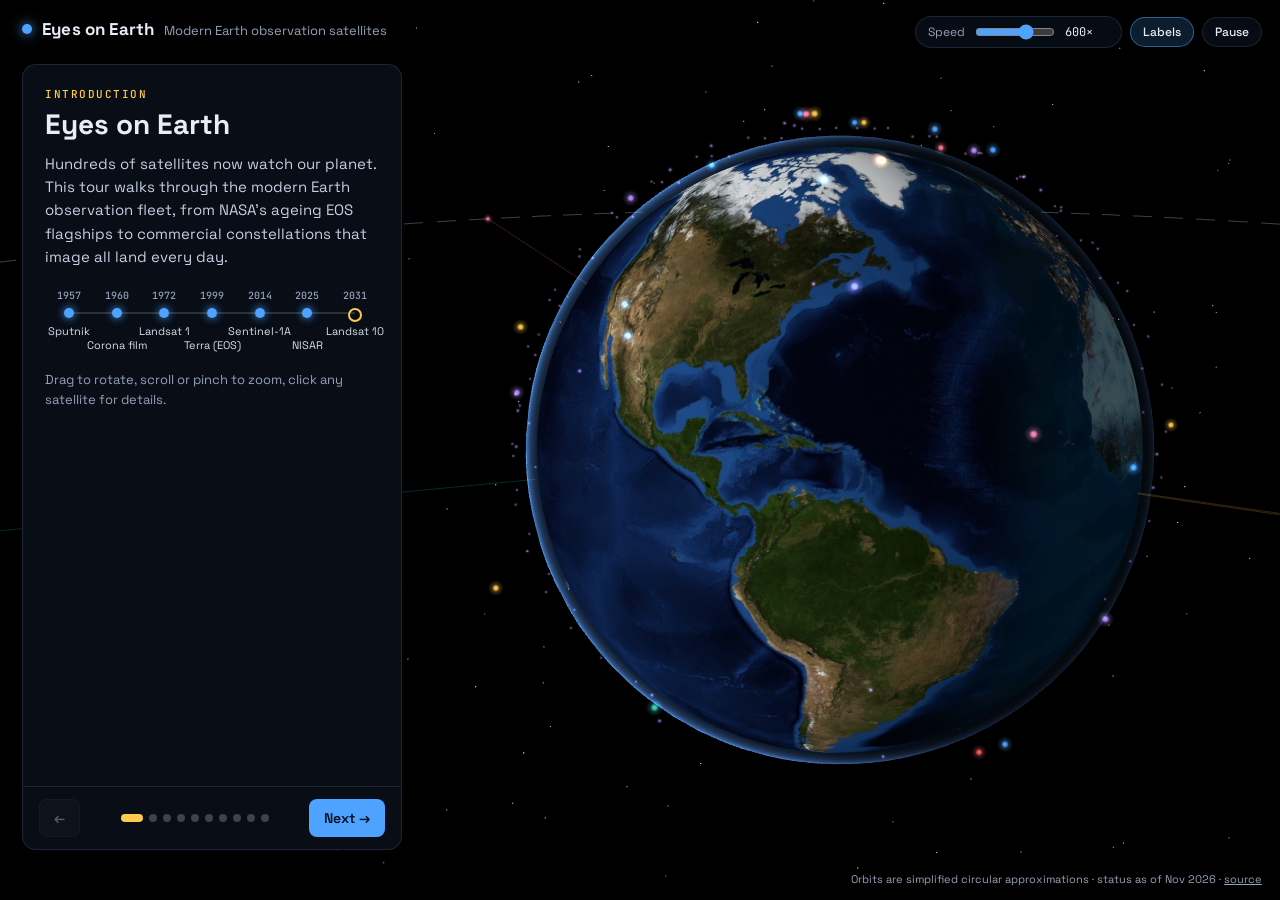
==== index.html @ 7cb6374b "Add Eyes on Earth: 3D multi-step infographic of modern Earth observation satellites Static Three.js " ====
<!doctype html>
<html lang="en">
<head>
  <meta charset="utf-8" />
  <meta name="viewport" content="width=device-width, initial-scale=1" />
  <title>Eyes on Earth</title>
  <meta name="description" content="A 3D, step-by-step interactive infographic of modern Earth observation satellites: orbits, NASA EOS, Landsat, Copernicus Sentinels, weather and commercial constellations." />
  <link rel="preconnect" href="https://fonts.googleapis.com" />
  <link rel="preconnect" href="https://fonts.gstatic.com" crossorigin />
  <link href="https://fonts.googleapis.com/css2?family=Space+Grotesk:wght@400;500;600;700&family=JetBrains+Mono:wght@400;500&display=swap" rel="stylesheet" />
  <link rel="stylesheet" href="css/style.css" />
  <script type="importmap">
    { "imports": { "three": "./vendor/three.module.min.js" } }
  </script>
</head>
<body>
  <div id="scene" aria-label="3D globe with satellite orbits"></div>
  <div id="labels" aria-hidden="true"></div>

  <header class="brand">
    <span class="brand-mark" aria-hidden="true"></span>
    <span class="brand-name">Eyes on Earth</span>
    <span class="brand-sub">Modern Earth observation satellites</span>
  </header>

  <aside id="panel" class="panel" aria-live="polite">
    <div class="panel-inner">
      <div class="kicker" id="kicker"></div>
      <h1 id="title"></h1>
      <p id="body"></p>
      <div id="extra"></div>
      <div id="list" class="sat-list"></div>
      <p id="hint" class="hint"></p>
    </div>
    <nav class="stepper" aria-label="Story steps">
      <button id="prev" class="nav-btn" aria-label="Previous step">&larr;</button>
      <div id="dots" class="dots"></div>
      <button id="next" class="nav-btn primary" aria-label="Next step">Next &rarr;</button>
    </nav>
  </aside>

  <div class="controls">
    <label class="speed" title="Simulation speed">
      <span>Speed</span>
      <input id="speed" type="range" min="0" max="3" step="1" value="2" />
      <output id="speedOut">600×</output>
    </label>
    <button id="labelsToggle" class="chip on" aria-pressed="true">Labels</button>
    <button id="pause" class="chip" aria-pressed="false">Pause</button>
  </div>

  <div id="card" class="card" role="dialog" aria-modal="false" hidden>
    <button class="card-close" id="cardClose" aria-label="Close">&times;</button>
    <div class="card-agency" id="cardAgency"></div>
    <h2 id="cardName"></h2>
    <p id="cardText"></p>
    <dl>
      <dt>Launched</dt><dd id="cardLaunch"></dd>
      <dt>Orbit</dt><dd id="cardOrbit"></dd>
      <dt>Sensors</dt><dd id="cardSensors"></dd>
      <dt>Status</dt><dd id="cardStatus"></dd>
    </dl>
  </div>

  <div id="loading" class="loading">Loading Earth…</div>
  <footer class="note">Orbits are simplified circular approximations · status as of Nov 2026 · <a href="https://github.com/ShaneM73/satellites" target="_blank" rel="noopener">source</a></footer>

  <script type="module" src="js/app.js"></script>
</body>
</html>
---- css/style.css ----
:root {
  --bg: #04070d;
  --panel: rgba(10, 16, 28, 0.82);
  --panel-border: rgba(140, 170, 220, 0.16);
  --text: #e8eef8;
  --muted: #93a2b8;
  --accent: #4da3ff;
  --accent-2: #ffc94d;
  --font: 'Space Grotesk', system-ui, sans-serif;
  --mono: 'JetBrains Mono', ui-monospace, monospace;
}

* { box-sizing: border-box; }
html, body { margin: 0; height: 100%; overflow: hidden; background: var(--bg); color: var(--text); font-family: var(--font); }
#scene { position: fixed; inset: 0; }
#scene canvas { display: block; touch-action: none; }

/* labels projected from 3D */
#labels { position: fixed; inset: 0; pointer-events: none; overflow: hidden; }
.sat-label {
  position: absolute; white-space: nowrap;
  font: 500 11px/1 var(--mono); color: var(--text); letter-spacing: 0.02em;
  padding: 3px 6px; border-radius: 4px; background: rgba(4, 8, 16, 0.6);
  border-left: 2px solid var(--c, #fff); transition: opacity .2s;
}

.brand { position: fixed; top: 18px; left: 22px; display: flex; align-items: baseline; gap: 10px; z-index: 5; pointer-events: none; }
.brand-mark { width: 10px; height: 10px; border-radius: 50%; background: var(--accent); box-shadow: 0 0 12px var(--accent); align-self: center; }
.brand-name { font-weight: 700; font-size: 17px; letter-spacing: 0.01em; }
.brand-sub { color: var(--muted); font-size: 13px; }

.panel {
  position: fixed; left: 22px; top: 64px; bottom: 50px; width: 380px; z-index: 4;
  display: flex; flex-direction: column; background: var(--panel); backdrop-filter: blur(10px);
  border: 1px solid var(--panel-border); border-radius: 14px; overflow: hidden;
}
.panel-inner { padding: 22px 22px 8px; overflow-y: auto; flex: 1; }
.kicker { font: 500 11px var(--mono); text-transform: uppercase; letter-spacing: 0.14em; color: var(--accent-2); }
.panel h1 { font-size: 28px; line-height: 1.1; margin: 8px 0 12px; font-weight: 700; }
.panel p { color: #c4cfdf; font-size: 15px; line-height: 1.55; margin: 0 0 14px; }
.hint { color: var(--muted) !important; font-size: 13px !important; }
.fade-in { animation: fade .45s ease both; }
@keyframes fade { from { opacity: 0; transform: translateY(6px); } to { opacity: 1; transform: none; } }

/* timeline */
.timeline { position: relative; margin: 8px 0 18px; padding-top: 4px; }
.timeline-track { position: relative; height: 2px; background: rgba(255,255,255,.15); margin: 26px 24px 44px; }
.tl-item { position: absolute; top: 0; transform: translateX(-50%); text-align: center; }
.tl-item::before { content: ''; position: absolute; left: 50%; top: -4px; width: 10px; height: 10px; border-radius: 50%; transform: translateX(-50%); background: var(--accent); box-shadow: 0 0 8px var(--accent); }
.tl-item.future::before { background: transparent; border: 2px solid var(--accent-2); box-shadow: none; }
.tl-year { position: absolute; bottom: 10px; left: 50%; transform: translateX(-50%); font: 500 10px var(--mono); color: var(--muted); }
.tl-name { position: absolute; top: 12px; left: 50%; transform: translateX(-50%) rotate(0); font-size: 11px; white-space: nowrap; color: #d6deea; }
.tl-item:nth-child(even) .tl-name { top: 26px; }

/* EOS end-of-life bars */
.bars { margin: 4px 0 18px; }
.bar-row { display: grid; grid-template-columns: 48px 1fr; align-items: center; gap: 8px; margin: 6px 0; font-size: 12px; }
.bar-track { position: relative; height: 14px; background: rgba(255,255,255,.06); border-radius: 3px; }
.bar-fill { position: absolute; top: 0; bottom: 0; border-radius: 3px; background: linear-gradient(90deg, #2c6bb3, var(--accent)); }
.bar-tail { position: absolute; top: 0; bottom: 0; border-radius: 0 3px 3px 0; background: repeating-linear-gradient(45deg, rgba(255,201,77,.55) 0 4px, rgba(255,201,77,.2) 4px 8px); }
.bar-now { position: absolute; top: -4px; bottom: -4px; width: 1px; background: #fff; }
.bar-axis { display: grid; grid-template-columns: 48px 1fr; gap: 8px; font: 10px var(--mono); color: var(--muted); }
.bar-axis div { display: flex; justify-content: space-between; }
.legend-inline { font-size: 11px; color: var(--muted); margin-top: 6px; }
.legend-inline i { display: inline-block; width: 10px; height: 10px; vertical-align: -1px; margin: 0 4px 0 10px; border-radius: 2px; }

/* facts */
.facts { display: grid; gap: 8px; margin: 4px 0 16px; }
.fact { display: grid; grid-template-columns: 120px 1fr; gap: 10px; font-size: 13px; padding: 8px 10px; border-radius: 8px; background: rgba(255,255,255,.04); }
.fact b { font-weight: 600; }
.fact span { color: var(--muted); }

/* satellite list */
.sat-list { display: flex; flex-wrap: wrap; gap: 6px; margin-bottom: 12px; }
.sat-pill { border: 1px solid var(--panel-border); background: rgba(255,255,255,.03); color: var(--text); font: 500 12px var(--font);
  padding: 5px 10px 5px 8px; border-radius: 999px; cursor: pointer; display: inline-flex; align-items: center; gap: 6px; }
.sat-pill:hover, .sat-pill:focus-visible { background: rgba(255,255,255,.1); outline: none; }
.sat-pill i { width: 8px; height: 8px; border-radius: 50%; background: var(--c); box-shadow: 0 0 6px var(--c); }

/* filters */
.filters { display: flex; flex-wrap: wrap; gap: 6px; margin-bottom: 14px; }

/* resolution comparator */
.res { margin: 4px 0 16px; }
.res canvas { width: 100%; max-width: 260px; margin: 0 auto; aspect-ratio: 1; border-radius: 10px; image-rendering: pixelated; display: block; background: #222; }
.res-tabs { display: flex; gap: 4px; margin-top: 8px; flex-wrap: wrap; }
.res-tabs button { flex: 1; min-width: 70px; }
.res-cap { font-size: 12px; color: var(--muted); margin-top: 6px; }

.stepper { display: flex; align-items: center; gap: 10px; padding: 12px 16px; border-top: 1px solid var(--panel-border); }
.dots { flex: 1; display: flex; justify-content: center; gap: 6px; flex-wrap: wrap; }
.dot { width: 8px; height: 8px; border-radius: 50%; border: 0; padding: 0; background: rgba(255,255,255,.22); cursor: pointer; }
.dot.active { background: var(--accent-2); width: 22px; border-radius: 4px; }
.nav-btn { font: 600 14px var(--font); color: var(--text); background: rgba(255,255,255,.07); border: 1px solid var(--panel-border); border-radius: 8px; padding: 9px 14px; cursor: pointer; }
.nav-btn.primary { background: var(--accent); color: #031021; border-color: transparent; }
.nav-btn:disabled { opacity: .35; cursor: default; }

.chip { font: 500 12px var(--font); color: var(--text); background: rgba(10,16,28,.7); border: 1px solid var(--panel-border); border-radius: 999px; padding: 6px 12px; cursor: pointer; }
.chip.on { background: rgba(77,163,255,.18); border-color: rgba(77,163,255,.5); }
.chip i { display: inline-block; width: 8px; height: 8px; border-radius: 50%; background: var(--c); margin-right: 6px; }

.controls { position: fixed; top: 16px; right: 18px; z-index: 5; display: flex; gap: 8px; align-items: center; }
.speed { display: flex; align-items: center; gap: 8px; font-size: 12px; color: var(--muted); background: rgba(10,16,28,.7); border: 1px solid var(--panel-border); border-radius: 999px; padding: 5px 12px; }
.speed input { width: 80px; accent-color: var(--accent); }
.speed output { font-family: var(--mono); color: var(--text); min-width: 44px; }

.card { position: fixed; right: 18px; top: 64px; width: 320px; z-index: 6; background: var(--panel); backdrop-filter: blur(10px);
  border: 1px solid var(--panel-border); border-radius: 14px; padding: 18px 18px 14px; animation: fade .25s ease both; }
.card[hidden] { display: none; }
.card h2 { margin: 6px 0 8px; font-size: 20px; }
.card p { margin: 0 0 12px; font-size: 14px; line-height: 1.5; color: #c4cfdf; }
.card dl { display: grid; grid-template-columns: 76px 1fr; gap: 6px 10px; margin: 0; font-size: 13px; }
.card dt { color: var(--muted); }
.card dd { margin: 0; }
.card-agency { font: 500 11px var(--mono); text-transform: uppercase; letter-spacing: .12em; color: var(--c, var(--accent)); }
.card-close { position: absolute; top: 8px; right: 10px; background: none; border: 0; color: var(--muted); font-size: 22px; cursor: pointer; }

.loading { position: fixed; inset: 0; display: grid; place-items: center; font: 500 14px var(--mono); color: var(--muted); background: var(--bg); z-index: 20; transition: opacity .6s; }
.loading.done { opacity: 0; pointer-events: none; }
.note { position: fixed; right: 18px; bottom: 14px; font-size: 11px; color: var(--muted); z-index: 3; }
.note a { color: var(--muted); }

@media (max-width: 760px) {
  .brand-sub { display: none; }
  .brand { top: 14px; left: 16px; }
  .controls { top: 10px; right: 10px; gap: 6px; }
  .speed input { width: 56px; }
  .speed span { display: none; }
  .speed { display: none; }
  .panel { left: 8px; right: 8px; top: auto; bottom: 8px; width: auto; max-height: 48vh; }
  .panel-inner { padding: 16px 16px 4px; }
  .panel h1 { font-size: 22px; margin: 6px 0 8px; }
  .panel p { font-size: 14px; }
  .card { left: 8px; right: 8px; top: 56px; width: auto; }
  .note { display: none; }
  .fact { grid-template-columns: 100px 1fr; }
  .res canvas { max-width: 200px; }
}
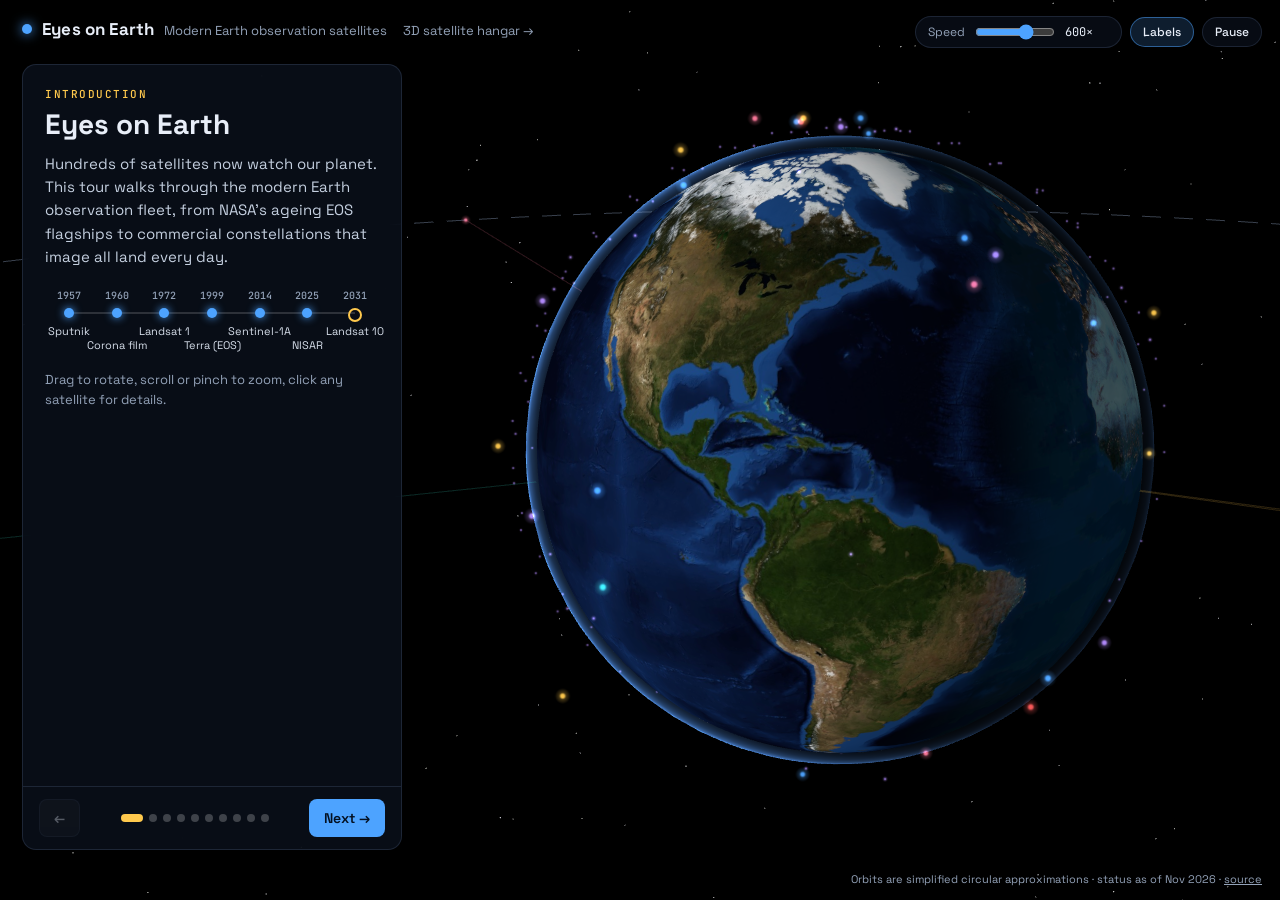
==== commit c3d93f5b: "Add 3D satellite hangar with Landsat 9/7 cutaways and NASA models - spacecraft.html: interactive cut" ====
--- a/index.html
+++ b/index.html
@@ -21,6 +21,7 @@
     <span class="brand-mark" aria-hidden="true"></span>
     <span class="brand-name">Eyes on Earth</span>
     <span class="brand-sub">Modern Earth observation satellites</span>
+    <nav class="brand-nav"><a href="spacecraft.html#lineage">3D satellite hangar &rarr;</a></nav>
   </header>
 
   <aside id="panel" class="panel" aria-live="polite">
@@ -60,6 +61,7 @@
       <dt>Sensors</dt><dd id="cardSensors"></dd>
       <dt>Status</dt><dd id="cardStatus"></dd>
     </dl>
+    <a id="cardModel" class="card-link" hidden>View in 3D &rarr;</a>
   </div>
 
   <div id="loading" class="loading">Loading Earth…</div>
--- a/css/style.css
+++ b/css/style.css
@@ -136,3 +136,11 @@
   .fact { grid-template-columns: 100px 1fr; }
   .res canvas { max-width: 200px; }
 }
+
+.brand-nav { pointer-events: auto; margin-left: 6px; font-size: 13px; }
+.brand-nav a { color: var(--muted); text-decoration: none; }
+.brand-nav a:hover { color: var(--text); }
+.card-link, .step-link { display: inline-block; margin-top: 12px; font: 600 13px var(--font); color: #031021; background: var(--accent); padding: 8px 12px; border-radius: 8px; text-decoration: none; }
+.step-link { margin: 0 0 16px; }
+.card-link[hidden] { display: none; }
+@media (max-width: 760px) { body:not(.craft) .brand-nav { display: none; } }
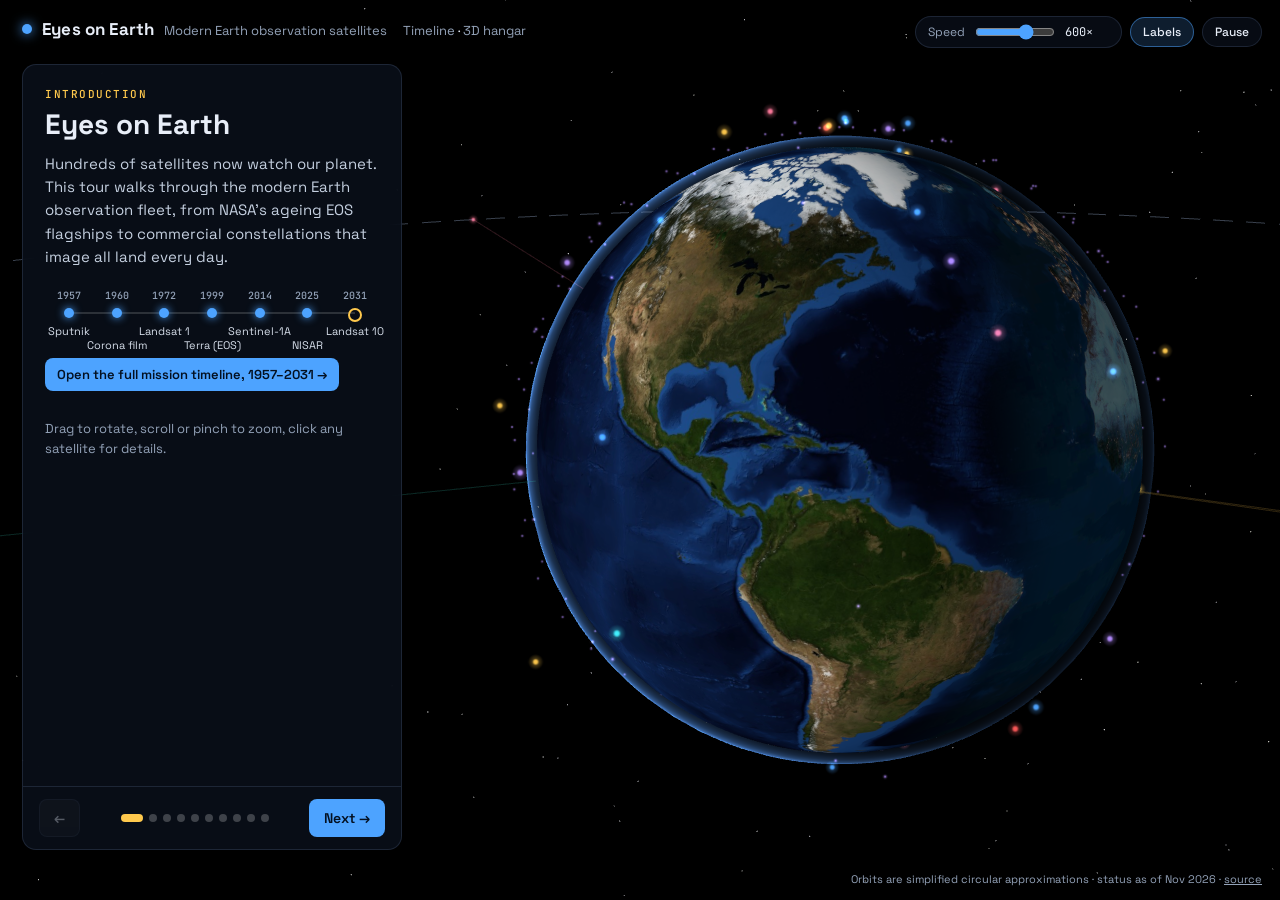
==== commit 7e98c65a: "Add mission timeline and instrument resolutions - timeline.html: 70 missions 1957-2031 in operator l" ====
--- a/index.html
+++ b/index.html
@@ -21,7 +21,7 @@
     <span class="brand-mark" aria-hidden="true"></span>
     <span class="brand-name">Eyes on Earth</span>
     <span class="brand-sub">Modern Earth observation satellites</span>
-    <nav class="brand-nav"><a href="spacecraft.html#lineage">3D satellite hangar &rarr;</a></nav>
+    <nav class="brand-nav"><a href="timeline.html">Timeline</a> · <a href="spacecraft.html#lineage">3D hangar</a></nav>
   </header>
 
   <aside id="panel" class="panel" aria-live="polite">
@@ -62,6 +62,7 @@
       <dt>Status</dt><dd id="cardStatus"></dd>
     </dl>
     <a id="cardModel" class="card-link" hidden>View in 3D &rarr;</a>
+    <details id="cardInstWrap" class="inst-wrap" open><summary>Instruments &amp; resolutions</summary><div id="cardInst"></div></details>
   </div>
 
   <div id="loading" class="loading">Loading Earth…</div>
--- a/css/style.css
+++ b/css/style.css
@@ -144,3 +144,19 @@
 .step-link { margin: 0 0 16px; }
 .card-link[hidden] { display: none; }
 @media (max-width: 760px) { body:not(.craft) .brand-nav { display: none; } }
+
+/* instrument cards (shared with globe cards and the hangar) */
+.inst { border: 1px solid var(--panel-border); border-left: 3px solid var(--c, var(--accent)); border-radius: 8px; padding: 10px 12px; margin-bottom: 8px; background: rgba(255,255,255,.03); }
+.inst-name { font-weight: 600; font-size: 14px; margin-bottom: 6px; }
+.inst dl { display: grid; grid-template-columns: 88px 1fr; gap: 4px 10px; margin: 0; font-size: 12.5px; line-height: 1.4; }
+.inst dt { color: var(--muted); }
+.inst dd { margin: 0; }
+
+
+.inst-wrap summary { cursor: pointer; font: 500 11px var(--mono); text-transform: uppercase; letter-spacing: .12em; color: var(--accent-2); margin: 14px 0 8px; list-style: none; }
+.inst-wrap summary::-webkit-details-marker { display: none; }
+.inst-wrap summary::before { content: '▸ '; }
+.inst-wrap[open] summary::before { content: '▾ '; }
+.inst-wrap summary a { color: var(--muted); text-transform: none; letter-spacing: 0; font-family: var(--font); margin-left: 6px; }
+.card { max-height: calc(100vh - 90px); overflow-y: auto; }
+.card .inst dl { grid-template-columns: 78px 1fr; font-size: 12px; }
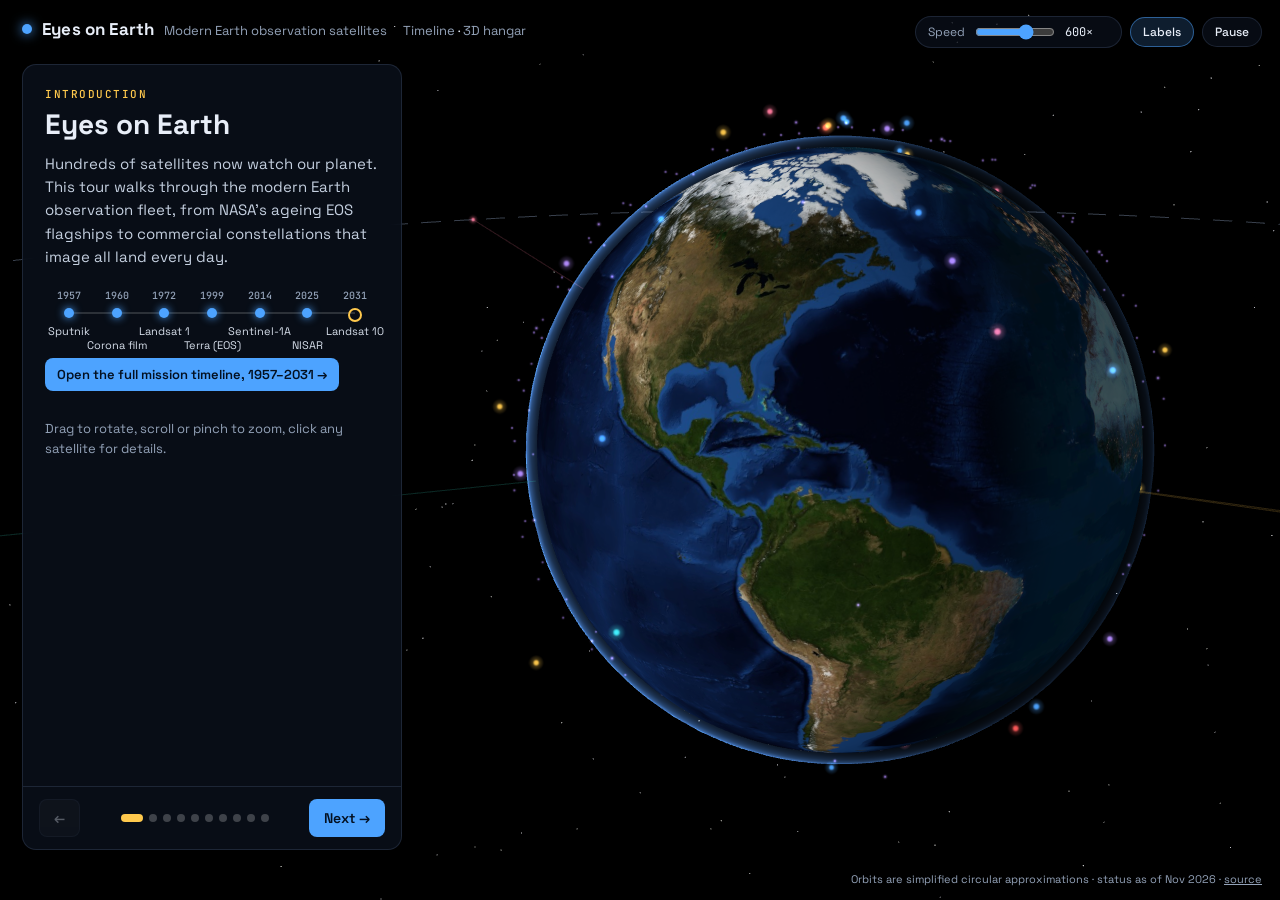
==== commit 83cea090: "Add schematic Gaofen-3 and Fengyun-3E models; link ESA 3D models - tools/build_schematic_models.py b" ====
--- a/index.html
+++ b/index.html
@@ -62,6 +62,7 @@
       <dt>Status</dt><dd id="cardStatus"></dd>
     </dl>
     <a id="cardModel" class="card-link" hidden>View in 3D &rarr;</a>
+    <a id="cardEsa" class="card-link ext" target="_blank" rel="noopener" hidden></a>
     <details id="cardInstWrap" class="inst-wrap" open><summary>Instruments &amp; resolutions</summary><div id="cardInst"></div></details>
   </div>
 
--- a/css/style.css
+++ b/css/style.css
@@ -160,3 +160,6 @@
 .inst-wrap summary a { color: var(--muted); text-transform: none; letter-spacing: 0; font-family: var(--font); margin-left: 6px; }
 .card { max-height: calc(100vh - 90px); overflow-y: auto; }
 .card .inst dl { grid-template-columns: 78px 1fr; font-size: 12px; }
+
+.card-link.ext { display: block; width: fit-content; margin-top: 8px; background: rgba(255,201,77,.16); color: var(--text); border: 1px solid rgba(255,201,77,.5); }
+.card-link.ext[hidden] { display: none; }
